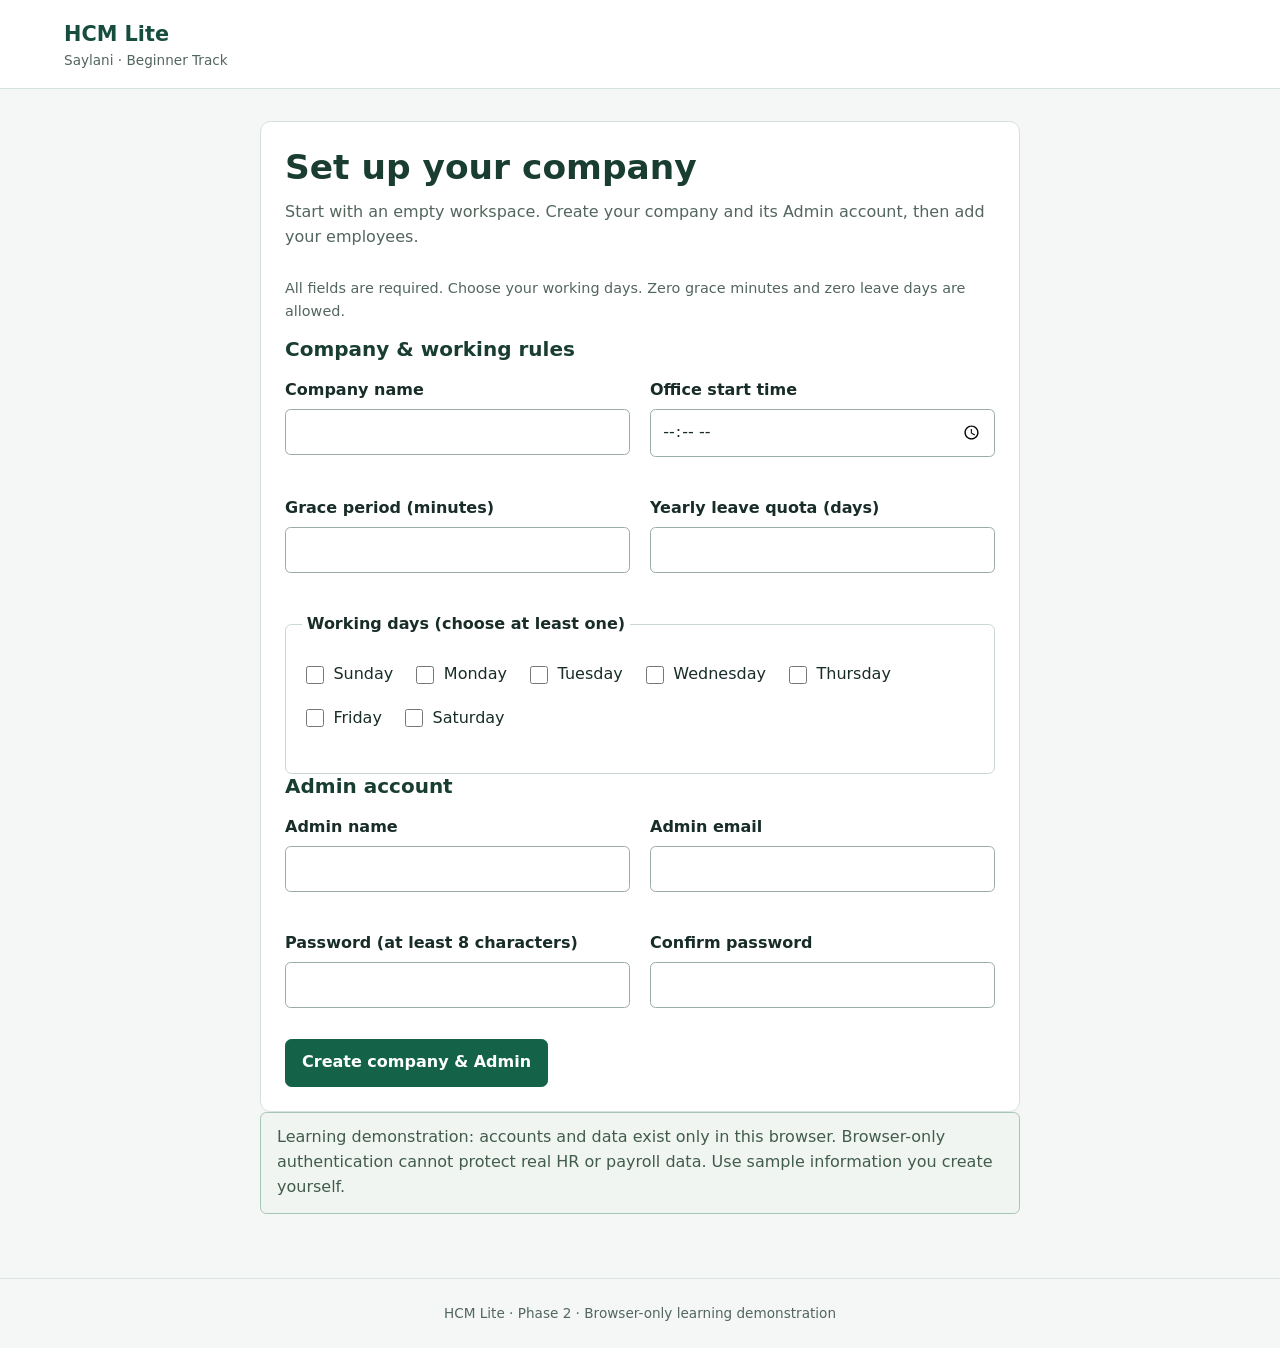
==== pages/admin.html @ f8ab4b2b "Phase 1-2 completed" ====
<!doctype html>
<html lang="en"><head>
  <meta charset="utf-8"><meta name="viewport" content="width=device-width, initial-scale=1">
  <title>Admin dashboard · HCM Lite</title><link rel="stylesheet" href="../css/style.css">
  <script defer src="../js/storage.js"></script><script defer src="../js/attendance.js"></script><script defer src="../js/hcm.js"></script><script defer src="../js/ui.js"></script><script defer src="../js/pages.js"></script>
</head><body data-page="admin">
  <a class="skip" href="#main">Skip to content</a><header id="header"></header>
  <main id="main"><div id="fatal" class="notice error" role="alert" hidden></div><div id="content"></div></main>
  <noscript><p class="notice error">JavaScript is required. Sign-in checks run before any account data is displayed.</p></noscript>
  <footer>HCM Lite · Phase 2 · Browser-only learning demonstration</footer>
</body></html>
---- css/style.css ----
:root { color-scheme: light; font-family: system-ui, -apple-system, "Segoe UI", sans-serif; color: #182c28; background: #f4f7f5; line-height: 1.55; }
* { box-sizing: border-box; }
body { margin: 0; }
a { color: #125e48; text-underline-offset: .2em; }
a:hover { color: #0a4232; }
button, input, select { font: inherit; }
button, .button { display: inline-block; border: 1px solid #146349; border-radius: .4rem; background: #146349; color: white; padding: .65rem 1rem; cursor: pointer; text-align: center; text-decoration: none; font-weight: 600; }
button:hover, .button:hover { background: #0b4834; color: white; }
button.secondary, .button.secondary { background: white; color: #174d3e; border-color: #a1b6ae; }
button.danger { color: #962b28; background: #fff; border-color: #bf7671; }
button:disabled { opacity: .65; cursor: wait; }
:focus-visible { outline: 3px solid #c57615; outline-offset: 3px; }
[hidden] { display: none !important; }
header { background: #fff; border-bottom: 1px solid #d5e1db; }
.header-inner { max-width: 1200px; margin: auto; padding: 1.1rem 1.5rem; display: flex; align-items: center; justify-content: space-between; gap: 1.2rem; flex-wrap: wrap; }
.brand { font-size: 1.3rem; font-weight: 750; text-decoration: none; color: #174d3e; }
.company-label { font-size: .85rem; color: #52665d; overflow-wrap: anywhere; }
nav { display: flex; align-items: center; flex-wrap: wrap; gap: .35rem; }
nav a { padding: .5rem .7rem; border-radius: .35rem; text-decoration: none; }
nav a[aria-current="page"] { background: #e9f2ec; color: #104e3a; font-weight: 700; }
.account-bar { max-width: 1200px; margin: auto; padding: .6rem 1.5rem; display: flex; gap: .8rem; align-items: center; justify-content: flex-end; flex-wrap: wrap; border-top: 1px solid #edf1ee; font-size: .9rem; }
.account-bar button { padding: .35rem .7rem; font-size: .85rem; }
.account-name { overflow-wrap: anywhere; margin-right: auto; }
main { max-width: 1200px; margin: 0 auto; padding: 2rem 1.5rem 3rem; min-height: 70vh; }
h1, h2, h3 { line-height: 1.25; color: #193e31; }
h1 { font-size: clamp(1.6rem, 4vw, 2.15rem); margin: 0 0 .65rem; }
h2 { font-size: 1.25rem; margin: 0 0 1rem; }
h3 { font-size: 1.1rem; }
p { margin-top: 0; }
.intro { color: #52665d; max-width: 75ch; margin-bottom: 1.75rem; }
.card { background: #fff; border: 1px solid #d5e1db; border-radius: .65rem; padding: 1.5rem; margin-bottom: 1.5rem; min-width: 0; }
.auth-card { max-width: 760px; margin: 0 auto; }
.login-card { max-width: 500px; }
.grid { display: grid; grid-template-columns: repeat(2, minmax(0, 1fr)); gap: 1rem 1.25rem; }
.full { grid-column: 1 / -1; }
.field { min-width: 0; }
label, legend { display: block; font-weight: 600; margin-bottom: .4rem; }
input:not([type="checkbox"]), select { width: 100%; padding: .6rem .7rem; min-height: 44px; border: 1px solid #9aada3; border-radius: .35rem; color: #182c28; background: white; }
input[aria-invalid="true"], select[aria-invalid="true"] { border-color: #a12525; }
fieldset { border: 1px solid #cbd8d0; border-radius: .4rem; margin: 0; padding: 1rem; }
legend { padding: 0 .3rem; }
.days { display: flex; flex-wrap: wrap; gap: .7rem 1.2rem; }
.days label { display: flex; align-items: center; gap: .4rem; font-weight: 400; margin: 0; min-height: 32px; }
input[type="checkbox"] { width: 18px; height: 18px; accent-color: #146349; }
.field-error { display: block; color: #9a2825; font-size: .88rem; min-height: 1.4em; margin-top: .2rem; }
.help, .muted { color: #52665d; font-size: .9rem; }
.actions { display: flex; align-items: center; flex-wrap: wrap; gap: .75rem; margin-top: .5rem; }
.notice { padding: .8rem 1rem; border: 1px solid #a7c5b5; border-radius: .4rem; margin-bottom: 1rem; overflow-wrap: anywhere; }
.notice.error { background: #fff2f0; color: #852722; border-color: #dca59b; }
.notice.success { background: #edf7ef; color: #205a36; }
.notice.info { background: #f1f5f2; color: #415c4c; }
.empty { padding: 1.5rem; border: 1px dashed #b3c6ba; border-radius: .5rem; background: #fafcfb; }
.empty p:last-child { margin-bottom: 0; }
.toolbar { display: grid; grid-template-columns: 2fr 1fr; gap: 1rem; align-items: end; margin-bottom: 1rem; }
.table-wrap { overflow-x: auto; }
.table-wrap table { min-width: 740px; }
table { width: 100%; border-collapse: collapse; font-size: .95rem; }
th, td { text-align: left; padding: .85rem .7rem; border-bottom: 1px solid #e0e7e2; vertical-align: top; }
th { background: #f4f7f5; color: #425b4c; }
td { overflow-wrap: anywhere; max-width: 240px; }
td .actions { margin: 0; flex-wrap: nowrap; }
td button { padding: .35rem .65rem; font-size: .88rem; }
.section-head { display: flex; align-items: baseline; justify-content: space-between; gap: 1rem; flex-wrap: wrap; }
.tag { padding: .2rem .55rem; background: #edf2ee; border-radius: .3rem; color: #52665d; font-size: .8rem; white-space: nowrap; }
dl { display: grid; grid-template-columns: minmax(100px, 1fr) 2fr; gap: .5rem 1rem; }
dt { font-weight: 600; }
dd { margin: 0; overflow-wrap: anywhere; }
details > summary { cursor: pointer; font-weight: 650; color: #174d3e; padding: .2rem 0; }
details[open] > summary { margin-bottom: 1rem; }
footer { text-align: center; padding: 1.5rem; color: #52665d; font-size: .85rem; border-top: 1px solid #dce5de; }
.skip { position: absolute; top: -80px; left: 1rem; background: white; padding: .5rem; z-index: 10; }
.skip:focus { top: .5rem; }
@media (max-width: 680px) {
  .header-inner, .account-bar { padding: .8rem 1rem; }
  .header-inner { align-items: flex-start; flex-direction: column; gap: .65rem; }
  nav { gap: .2rem; }
  nav a { padding: .4rem .5rem; font-size: .9rem; }
  main { padding: 1.5rem 1rem 2rem; }
  .card { padding: 1rem; }
  .grid, .toolbar { grid-template-columns: 1fr; }
  h1 { font-size: 1.65rem; }
  td .actions { flex-wrap: wrap; }
  dl { grid-template-columns: 1fr; gap: .2rem; }
  dd { margin-bottom: .65rem; }
}
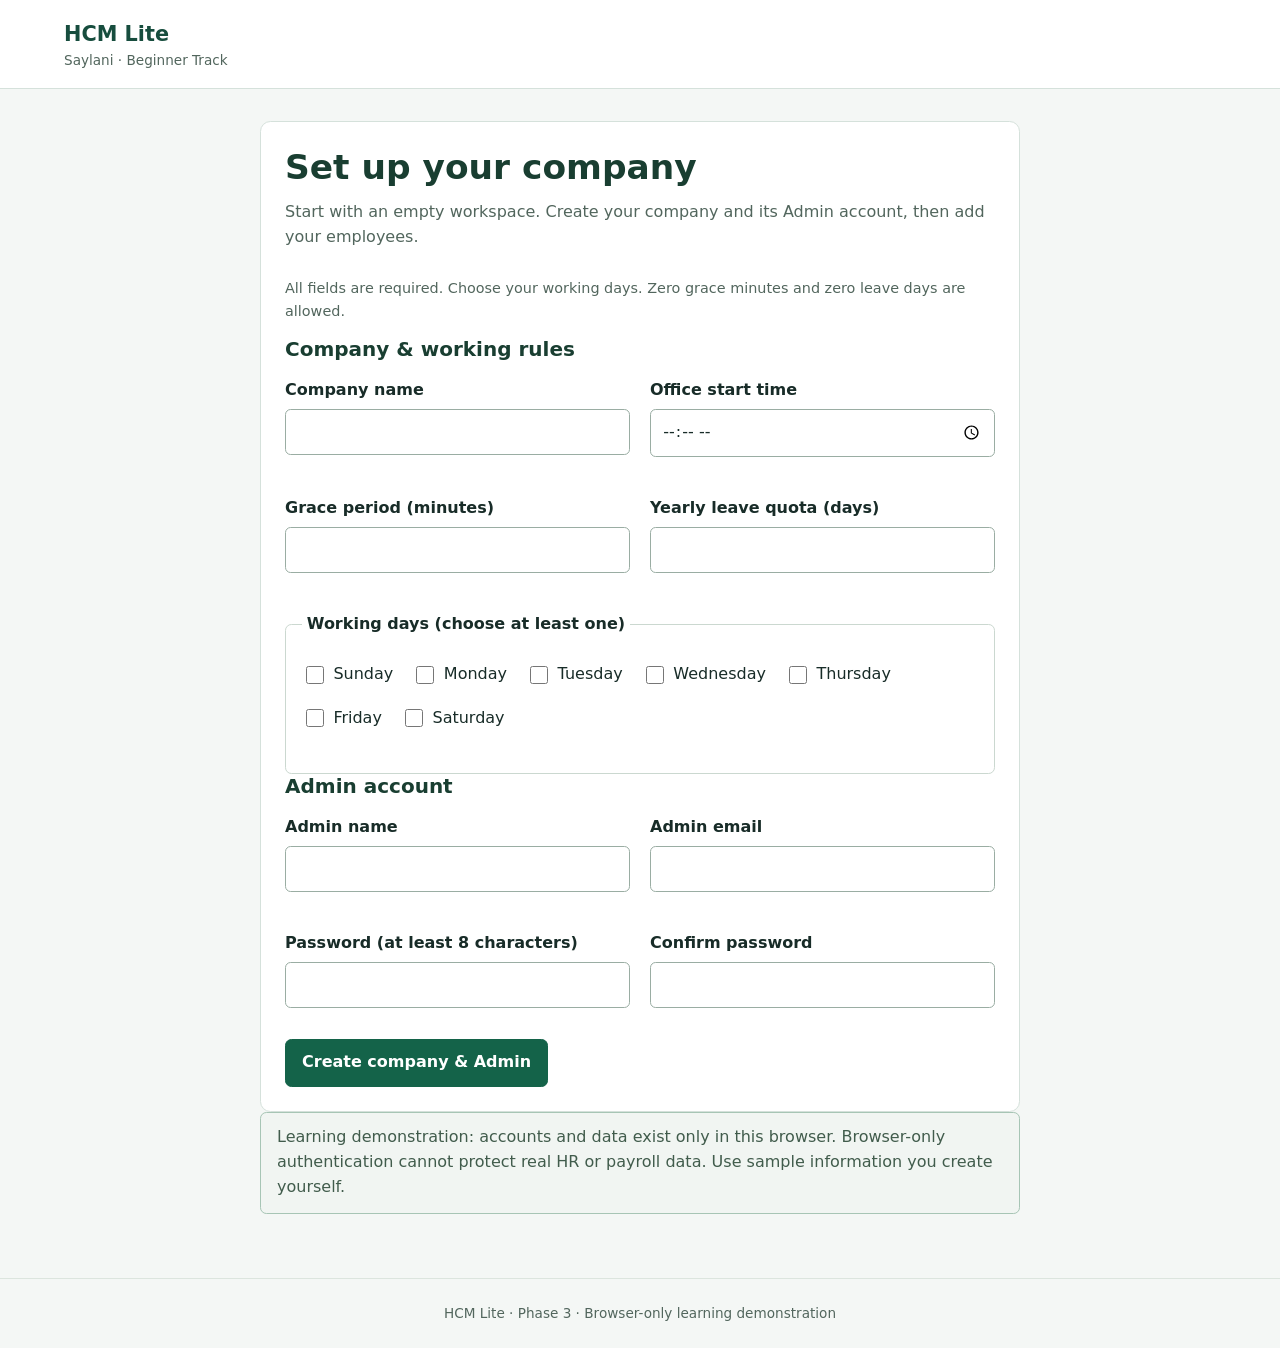
==== commit 701dca33: "Phase 3 completed" ====
--- a/pages/admin.html
+++ b/pages/admin.html
@@ -2,10 +2,10 @@
 <html lang="en"><head>
   <meta charset="utf-8"><meta name="viewport" content="width=device-width, initial-scale=1">
   <title>Admin dashboard · HCM Lite</title><link rel="stylesheet" href="../css/style.css">
-  <script defer src="../js/storage.js"></script><script defer src="../js/attendance.js"></script><script defer src="../js/hcm.js"></script><script defer src="../js/ui.js"></script><script defer src="../js/pages.js"></script>
+  <script defer src="../js/storage.js"></script><script defer src="../js/attendance.js"></script><script defer src="../js/leaves.js"></script><script defer src="../js/hcm.js"></script><script defer src="../js/ui.js"></script><script defer src="../js/pages.js"></script>
 </head><body data-page="admin">
   <a class="skip" href="#main">Skip to content</a><header id="header"></header>
   <main id="main"><div id="fatal" class="notice error" role="alert" hidden></div><div id="content"></div></main>
   <noscript><p class="notice error">JavaScript is required. Sign-in checks run before any account data is displayed.</p></noscript>
-  <footer>HCM Lite · Phase 2 · Browser-only learning demonstration</footer>
+  <footer>HCM Lite · Phase 3 · Browser-only learning demonstration</footer>
 </body></html>
--- a/css/style.css
+++ b/css/style.css
@@ -60,6 +60,8 @@
 td { overflow-wrap: anywhere; max-width: 240px; }
 td .actions { margin: 0; flex-wrap: nowrap; }
 td button { padding: .35rem .65rem; font-size: .88rem; }
+#leave-history table { min-width: 1000px; }
+.leave-actions { min-width: 100px; white-space: nowrap; }
 .section-head { display: flex; align-items: baseline; justify-content: space-between; gap: 1rem; flex-wrap: wrap; }
 .tag { padding: .2rem .55rem; background: #edf2ee; border-radius: .3rem; color: #52665d; font-size: .8rem; white-space: nowrap; }
 dl { display: grid; grid-template-columns: minmax(100px, 1fr) 2fr; gap: .5rem 1rem; }
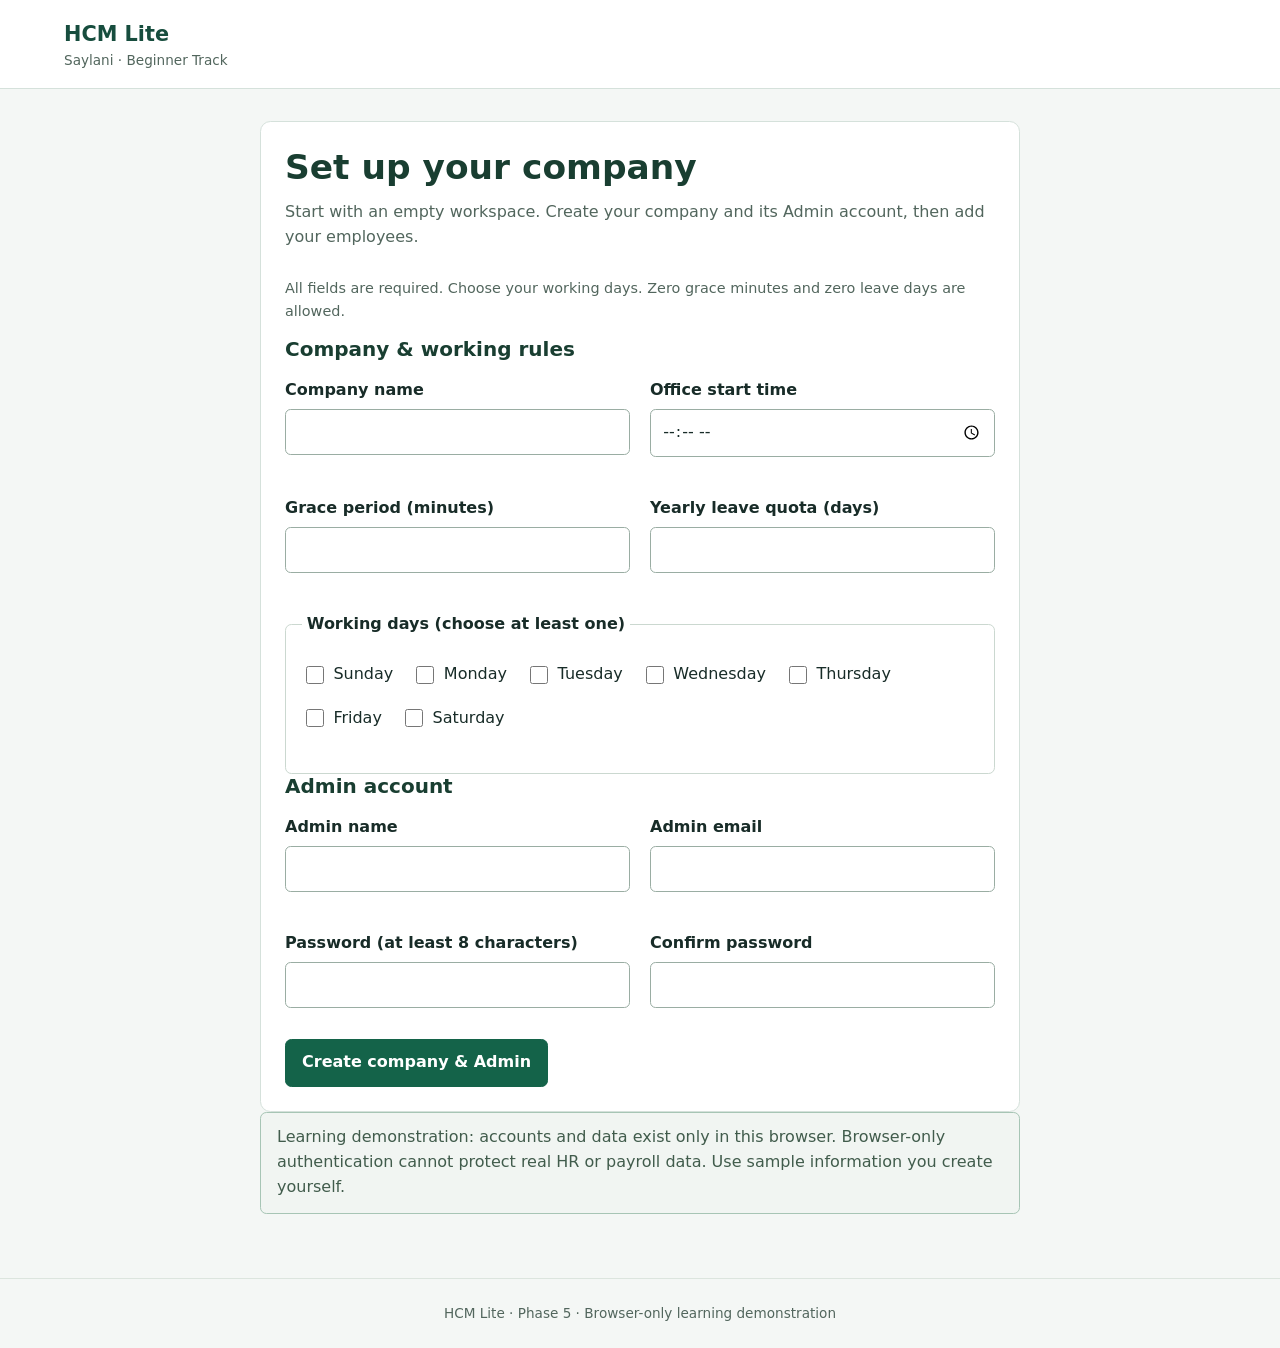
==== commit e56834ed: "Phase 4-5 completed" ====
--- a/pages/admin.html
+++ b/pages/admin.html
@@ -2,10 +2,10 @@
 <html lang="en"><head>
   <meta charset="utf-8"><meta name="viewport" content="width=device-width, initial-scale=1">
   <title>Admin dashboard · HCM Lite</title><link rel="stylesheet" href="../css/style.css">
-  <script defer src="../js/storage.js"></script><script defer src="../js/attendance.js"></script><script defer src="../js/leaves.js"></script><script defer src="../js/hcm.js"></script><script defer src="../js/ui.js"></script><script defer src="../js/pages.js"></script>
+  <script defer src="../js/storage.js"></script><script defer src="../js/attendance.js"></script><script defer src="../js/leaves.js"></script><script defer src="../js/payroll.js"></script><script defer src="../js/announcements.js"></script><script defer src="../js/helper.js"></script><script defer src="../js/hcm.js"></script><script defer src="../js/ui.js"></script><script defer src="../js/pages.js"></script>
 </head><body data-page="admin">
   <a class="skip" href="#main">Skip to content</a><header id="header"></header>
   <main id="main"><div id="fatal" class="notice error" role="alert" hidden></div><div id="content"></div></main>
   <noscript><p class="notice error">JavaScript is required. Sign-in checks run before any account data is displayed.</p></noscript>
-  <footer>HCM Lite · Phase 3 · Browser-only learning demonstration</footer>
+  <footer>HCM Lite · Phase 5 · Browser-only learning demonstration</footer>
 </body></html>
--- a/css/style.css
+++ b/css/style.css
@@ -3,7 +3,7 @@
 body { margin: 0; }
 a { color: #125e48; text-underline-offset: .2em; }
 a:hover { color: #0a4232; }
-button, input, select { font: inherit; }
+button, input, select, textarea { font: inherit; }
 button, .button { display: inline-block; border: 1px solid #146349; border-radius: .4rem; background: #146349; color: white; padding: .65rem 1rem; cursor: pointer; text-align: center; text-decoration: none; font-weight: 600; }
 button:hover, .button:hover { background: #0b4834; color: white; }
 button.secondary, .button.secondary { background: white; color: #174d3e; border-color: #a1b6ae; }
@@ -35,8 +35,14 @@
 .full { grid-column: 1 / -1; }
 .field { min-width: 0; }
 label, legend { display: block; font-weight: 600; margin-bottom: .4rem; }
-input:not([type="checkbox"]), select { width: 100%; padding: .6rem .7rem; min-height: 44px; border: 1px solid #9aada3; border-radius: .35rem; color: #182c28; background: white; }
-input[aria-invalid="true"], select[aria-invalid="true"] { border-color: #a12525; }
+input:not([type="checkbox"]), select, textarea { width: 100%; padding: .6rem .7rem; min-height: 44px; border: 1px solid #9aada3; border-radius: .35rem; color: #182c28; background: white; }
+input[aria-invalid="true"], select[aria-invalid="true"], textarea[aria-invalid="true"] { border-color: #a12525; }
+textarea { resize: vertical; }
+.announcement, .helper-entry { border-top: 1px solid #d5e1db; margin-top: 1rem; padding-top: 1rem; overflow-wrap: anywhere; }
+.announcement-body, .helper-entry p { white-space: pre-wrap; }
+#helper-history { max-height: 26rem; overflow-y: auto; margin-top: 1rem; }
+#helper-suggestions { margin-bottom: 1rem; }
+#helper-suggestions button { white-space: normal; overflow-wrap: anywhere; max-width: 100%; }
 fieldset { border: 1px solid #cbd8d0; border-radius: .4rem; margin: 0; padding: 1rem; }
 legend { padding: 0 .3rem; }
 .days { display: flex; flex-wrap: wrap; gap: .7rem 1.2rem; }
@@ -72,6 +78,30 @@
 footer { text-align: center; padding: 1.5rem; color: #52665d; font-size: .85rem; border-top: 1px solid #dce5de; }
 .skip { position: absolute; top: -80px; left: 1rem; background: white; padding: .5rem; z-index: 10; }
 .skip:focus { top: .5rem; }
+.payslip { max-width: 850px; overflow-wrap: anywhere; }
+.payroll-breakdown { table-layout: fixed; margin: 1rem 0; }
+.payroll-breakdown th { font-weight: 500; }
+.payroll-breakdown thead th:first-child { width: 64%; }
+.payroll-breakdown td { text-align: right; font-variant-numeric: tabular-nums; max-width: none; }
+.payroll-breakdown tr:last-child { font-weight: 750; }
+@page { size: A4 portrait; margin: 14mm; }
+@media print {
+  :root { background: white; }
+  body[data-page="payslip"] { background: white; color: black; font-size: 10pt; line-height: 1.35; }
+  body[data-page="payslip"] > :not(main), body[data-page="payslip"] #content > :not(.payslip), body[data-page="payslip"] #fatal { display: none !important; }
+  body[data-page="payslip"] main { padding: 0; margin: 0; max-width: none; min-height: 0; }
+  .payslip { max-width: none; padding: 0; border: 0; margin: 0; box-shadow: none; }
+  .payslip h2, .payslip h3 { color: black; margin-bottom: 8pt; break-after: avoid; }
+  .payslip dl { display: grid; grid-template-columns: 110pt minmax(0, 1fr); gap: 3pt 10pt; }
+  .payslip dd { margin: 0; }
+  .payslip .notice { background: white; color: black; padding: 6pt; margin-bottom: 7pt; }
+  .payslip .help { color: black; font-size: 8.5pt; }
+  .payroll-breakdown { font-size: 10pt; }
+  .payroll-breakdown th, .payroll-breakdown td { padding: 5pt; color: black; }
+  .payroll-breakdown thead { display: table-header-group; }
+  .payroll-breakdown tr, .payslip .notice, .payslip dl { break-inside: avoid; }
+  .payroll-breakdown caption { break-after: avoid; }
+}
 @media (max-width: 680px) {
   .header-inner, .account-bar { padding: .8rem 1rem; }
   .header-inner { align-items: flex-start; flex-direction: column; gap: .65rem; }
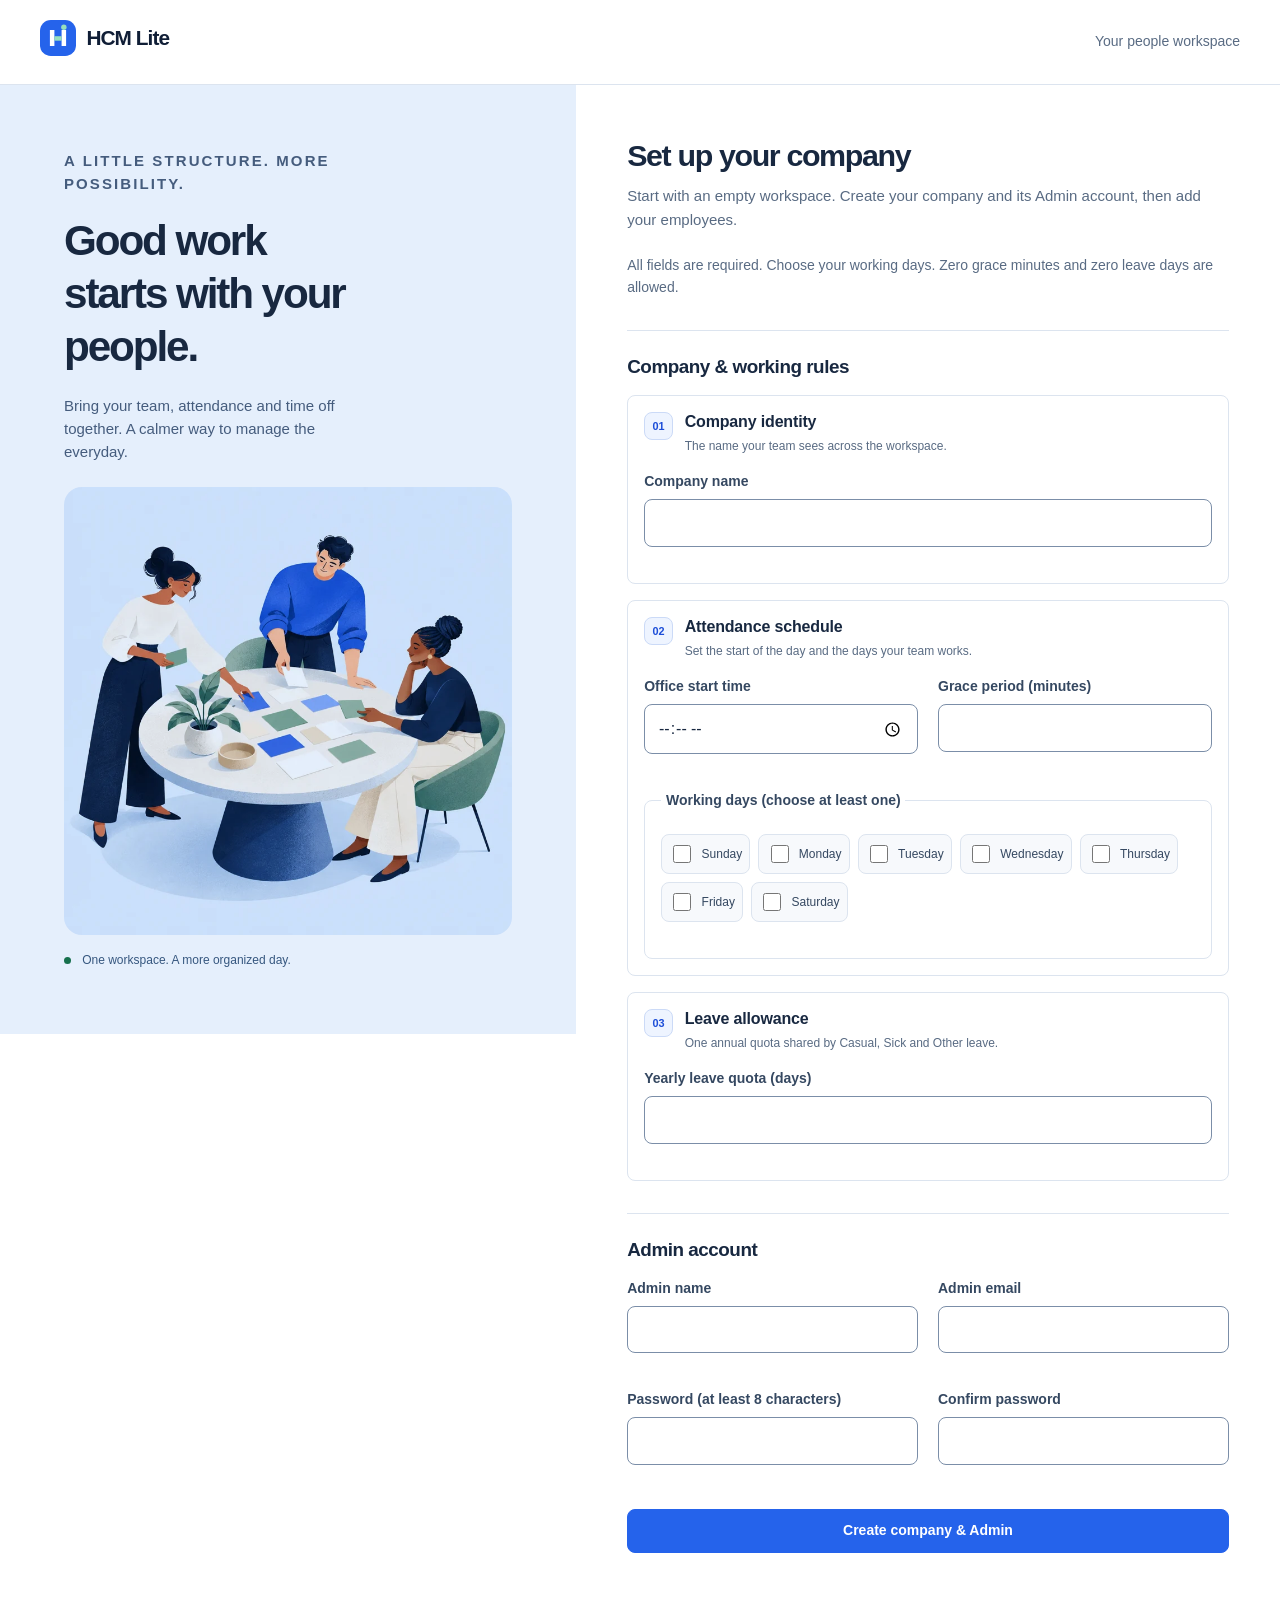
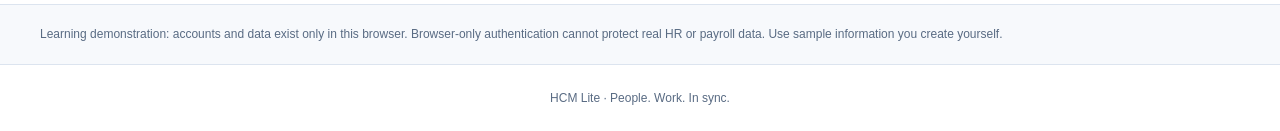
==== commit 6924739f: "Phase 6 completed" ====
--- a/pages/admin.html
+++ b/pages/admin.html
@@ -1,11 +1,11 @@
 <!doctype html>
 <html lang="en"><head>
   <meta charset="utf-8"><meta name="viewport" content="width=device-width, initial-scale=1">
-  <title>Admin dashboard · HCM Lite</title><link rel="stylesheet" href="../css/style.css">
+  <link rel="icon" type="image/svg+xml" href="../assets/favicon.svg"><meta name="theme-color" content="#101e36"><title>Admin dashboard · HCM Lite</title><link rel="stylesheet" href="../css/style.css">
   <script defer src="../js/storage.js"></script><script defer src="../js/attendance.js"></script><script defer src="../js/leaves.js"></script><script defer src="../js/payroll.js"></script><script defer src="../js/announcements.js"></script><script defer src="../js/helper.js"></script><script defer src="../js/hcm.js"></script><script defer src="../js/ui.js"></script><script defer src="../js/pages.js"></script>
 </head><body data-page="admin">
   <a class="skip" href="#main">Skip to content</a><header id="header"></header>
   <main id="main"><div id="fatal" class="notice error" role="alert" hidden></div><div id="content"></div></main>
   <noscript><p class="notice error">JavaScript is required. Sign-in checks run before any account data is displayed.</p></noscript>
-  <footer>HCM Lite · Phase 5 · Browser-only learning demonstration</footer>
+  <footer>HCM Lite · People. Work. In sync.</footer>
 </body></html>
--- a/css/style.css
+++ b/css/style.css
@@ -1,117 +1,307 @@
-:root { color-scheme: light; font-family: system-ui, -apple-system, "Segoe UI", sans-serif; color: #182c28; background: #f4f7f5; line-height: 1.55; }
+/* HCM Lite / In sync. Local system fonts; no UI dependency. */
+:root {
+  color-scheme: light;
+  --navy: #101e36; --navy-soft: #1c2e4c; --blue: #2563eb; --blue-hover: #1d4ed8;
+  --green: #16704d; --ink: #182840; --muted: #596b83; --canvas: #f2f5fa;
+  --surface: #fff; --subtle: #f7f9fc; --line: #dce4ef; --input-line: #7b8ea8;
+  --blue-tint: #eef4ff; --green-tint: #eaf7f0; --amber: #85520d; --amber-tint: #fff6e4;
+  --red: #aa303a; --red-tint: #fff0f1; --focus: #2563eb;
+  --font: "Segoe UI", -apple-system, BlinkMacSystemFont, "Helvetica Neue", Arial, sans-serif;
+  --text-xs: .75rem; --text-sm: .875rem; --text-md: .9375rem; --text-lg: 1.125rem;
+  --space-1: .25rem; --space-2: .5rem; --space-3: .75rem; --space-4: 1rem;
+  --space-5: 1.25rem; --space-6: 1.5rem; --space-8: 2rem; --space-10: 2.5rem;
+  --radius-sm: 8px; --radius-md: 12px; --radius-lg: 18px; --radius-pill: 999px;
+  --shadow-sm: 0 2px 4px #101e3604, 0 7px 24px #101e3604; --shadow-lg: 0 16px 50px #101e360b;
+  --sidebar: 232px; --layer-nav: 20; --layer-skip: 40;
+  --fast: 150ms; --normal: 240ms; --ease: cubic-bezier(.2,.7,.2,1);
+  /* Native animation timings in milliseconds, read by ui.js. */
+  --motion-enter: 340; --motion-artwork: 700; --motion-feedback: 160; --motion-stagger: 35; --motion-stagger-cap: 105;
+  font-family: var(--font); font-size: 16px; line-height: 1.55; color: var(--ink); background: var(--canvas);
+}
 * { box-sizing: border-box; }
 body { margin: 0; }
-a { color: #125e48; text-underline-offset: .2em; }
-a:hover { color: #0a4232; }
+a { color: var(--blue-hover); text-underline-offset: .22em; }
+a:hover { color: var(--blue); }
 button, input, select, textarea { font: inherit; }
-button, .button { display: inline-block; border: 1px solid #146349; border-radius: .4rem; background: #146349; color: white; padding: .65rem 1rem; cursor: pointer; text-align: center; text-decoration: none; font-weight: 600; }
-button:hover, .button:hover { background: #0b4834; color: white; }
-button.secondary, .button.secondary { background: white; color: #174d3e; border-color: #a1b6ae; }
-button.danger { color: #962b28; background: #fff; border-color: #bf7671; }
-button:disabled { opacity: .65; cursor: wait; }
-:focus-visible { outline: 3px solid #c57615; outline-offset: 3px; }
+button, .button { display: inline-flex; align-items: center; justify-content: center; gap: var(--space-2); min-height: 44px; border: 1px solid var(--blue); border-radius: var(--radius-sm); background: var(--blue); color: white; padding: .65rem 1.05rem; cursor: pointer; text-decoration: none; font-size: var(--text-sm); font-weight: 650; line-height: 1.4; transition: background var(--fast), box-shadow var(--fast), transform var(--fast); }
+button:hover, .button:hover { background: var(--blue-hover); border-color: var(--blue-hover); color: white; box-shadow: 0 3px 9px #2563eb20; }
+button:active, .button:active { transform: translateY(1px); }
+button.secondary, .button.secondary { background: var(--surface); color: var(--ink); border-color: var(--line); box-shadow: var(--shadow-sm); }
+button.secondary:hover, .button.secondary:hover { background: var(--blue-tint); border-color: #a6bdec; }
+button.danger { color: var(--red); background: white; border-color: #e6bcc0; }
+button.danger:hover { background: var(--red-tint); }
+button:disabled { opacity: .5; cursor: not-allowed; box-shadow: none; transform: none; }
+:focus-visible { outline: 3px solid var(--focus); outline-offset: 3px; }
 [hidden] { display: none !important; }
-header { background: #fff; border-bottom: 1px solid #d5e1db; }
-.header-inner { max-width: 1200px; margin: auto; padding: 1.1rem 1.5rem; display: flex; align-items: center; justify-content: space-between; gap: 1.2rem; flex-wrap: wrap; }
-.brand { font-size: 1.3rem; font-weight: 750; text-decoration: none; color: #174d3e; }
-.company-label { font-size: .85rem; color: #52665d; overflow-wrap: anywhere; }
-nav { display: flex; align-items: center; flex-wrap: wrap; gap: .35rem; }
-nav a { padding: .5rem .7rem; border-radius: .35rem; text-decoration: none; }
-nav a[aria-current="page"] { background: #e9f2ec; color: #104e3a; font-weight: 700; }
-.account-bar { max-width: 1200px; margin: auto; padding: .6rem 1.5rem; display: flex; gap: .8rem; align-items: center; justify-content: flex-end; flex-wrap: wrap; border-top: 1px solid #edf1ee; font-size: .9rem; }
-.account-bar button { padding: .35rem .7rem; font-size: .85rem; }
-.account-name { overflow-wrap: anywhere; margin-right: auto; }
-main { max-width: 1200px; margin: 0 auto; padding: 2rem 1.5rem 3rem; min-height: 70vh; }
-h1, h2, h3 { line-height: 1.25; color: #193e31; }
-h1 { font-size: clamp(1.6rem, 4vw, 2.15rem); margin: 0 0 .65rem; }
-h2 { font-size: 1.25rem; margin: 0 0 1rem; }
-h3 { font-size: 1.1rem; }
+.icon { width: 20px; height: 20px; flex: 0 0 auto; fill: none; stroke: currentColor; stroke-width: 1.7; stroke-linecap: round; stroke-linejoin: round; }
+#header { color: white; background: var(--navy); }
+.header-inner { padding: var(--space-8) var(--space-5); }
+.brand { display: inline-flex; align-items: center; gap: .65rem; color: white; font-size: 1.3rem; letter-spacing: -.045em; font-weight: 750; text-decoration: none; }
+.brand:hover { color: white; }
+.brand img { flex: none; }
+.company-label { margin-top: 1rem; font-size: var(--text-sm); color: #bdcbe0; overflow-wrap: anywhere; }
+.nav-label { margin: 2.5rem .75rem .75rem; color: #a2b5d1; font-size: .65rem; letter-spacing: .13em; font-weight: 700; }
+nav { display: grid; gap: .4rem; }
+nav a { display: flex; align-items: center; gap: .8rem; padding: .8rem .9rem; border-radius: var(--radius-sm); text-decoration: none; color: #c8d5e8; font-size: var(--text-sm); transition: background var(--fast), color var(--fast), transform var(--fast); }
+nav a:hover { background: var(--navy-soft); color: white; transform: translateX(2px); }
+nav a[aria-current="page"] { background: var(--blue); color: white; font-weight: 650; box-shadow: 0 4px 12px #0002; }
+.authenticated #header { position: fixed; inset: 0 auto 0 0; width: var(--sidebar); display: flex; flex-direction: column; overflow-y: auto; z-index: var(--layer-nav); }
+.account-bar { margin-top: auto; padding: var(--space-5); border-top: 1px solid #ffffff18; display: grid; gap: .6rem; }
+.account-name { font-size: var(--text-sm); overflow-wrap: anywhere; padding-bottom: .5rem; color: #d8e2f1; }
+.account-bar button.secondary { width: 100%; min-height: 38px; font-size: var(--text-xs); background: #ffffff07; color: #e1e9f6; border-color: #ffffff26; box-shadow: none; }
+.account-bar button:hover { background: #ffffff15; }
+.menu-toggle { display: none; }
+main { max-width: 1550px; margin: 0 auto; padding: var(--space-8) var(--space-10) 3rem; min-height: 80vh; }
+.authenticated main { margin-left: var(--sidebar); }
+.workspace-line { display: flex; justify-content: space-between; gap: 1rem; color: var(--muted); font-size: var(--text-xs); padding-bottom: var(--space-5); margin-bottom: var(--space-8); border-bottom: 1px solid var(--line); }
+.workspace-line span:first-child { color: var(--ink); font-weight: 600; }
+.page-heading { margin-bottom: var(--space-8); overflow-wrap: anywhere; }
+.eyebrow { color: var(--blue-hover); font-size: .68rem; font-weight: 750; text-transform: uppercase; letter-spacing: .14em; margin-bottom: var(--space-2); }
+h1, h2, h3 { line-height: 1.25; color: var(--ink); }
+h1 { font-size: clamp(1.7rem, 2.5vw, 2.25rem); letter-spacing: -.045em; margin: 0 0 .65rem; font-weight: 750; }
+h2 { font-size: 1.18rem; letter-spacing: -.025em; margin: 0 0 1rem; font-weight: 700; }
+h3 { font-size: 1rem; letter-spacing: -.01em; margin: 1.5rem 0 1rem; }
 p { margin-top: 0; }
-.intro { color: #52665d; max-width: 75ch; margin-bottom: 1.75rem; }
-.card { background: #fff; border: 1px solid #d5e1db; border-radius: .65rem; padding: 1.5rem; margin-bottom: 1.5rem; min-width: 0; }
-.auth-card { max-width: 760px; margin: 0 auto; }
-.login-card { max-width: 500px; }
-.grid { display: grid; grid-template-columns: repeat(2, minmax(0, 1fr)); gap: 1rem 1.25rem; }
+.intro { font-size: var(--text-md); color: var(--muted); max-width: 80ch; margin: 0; }
+.card { background: var(--surface); border: 1px solid var(--line); border-radius: var(--radius-md); padding: var(--space-6); margin-bottom: var(--space-6); min-width: 0; box-shadow: var(--shadow-sm); }
+.card > h2 { display: flex; align-items: center; gap: .65rem; }
+.section-icon { display: inline-flex; background: var(--blue-tint); color: var(--blue); padding: .5rem; border-radius: var(--radius-sm); }
+.grid { display: grid; grid-template-columns: repeat(2, minmax(0, 1fr)); gap: var(--space-4) var(--space-5); }
 .full { grid-column: 1 / -1; }
 .field { min-width: 0; }
-label, legend { display: block; font-weight: 600; margin-bottom: .4rem; }
-input:not([type="checkbox"]), select, textarea { width: 100%; padding: .6rem .7rem; min-height: 44px; border: 1px solid #9aada3; border-radius: .35rem; color: #182c28; background: white; }
-input[aria-invalid="true"], select[aria-invalid="true"], textarea[aria-invalid="true"] { border-color: #a12525; }
+label, legend { display: block; font-size: var(--text-sm); font-weight: 600; margin-bottom: .4rem; color: #354861; }
+input:not([type="checkbox"]), select, textarea { width: 100%; padding: .65rem .8rem; min-height: 44px; border: 1px solid var(--input-line); border-radius: var(--radius-sm); color: var(--ink); background: white; transition: border-color var(--fast), box-shadow var(--fast); }
+input::placeholder, textarea::placeholder { color: #5e7189; }
+input:focus, select:focus, textarea:focus { border-color: var(--blue); }
+input[aria-invalid="true"], select[aria-invalid="true"], textarea[aria-invalid="true"] { border-color: var(--red); background: #fffbfb; }
 textarea { resize: vertical; }
-.announcement, .helper-entry { border-top: 1px solid #d5e1db; margin-top: 1rem; padding-top: 1rem; overflow-wrap: anywhere; }
-.announcement-body, .helper-entry p { white-space: pre-wrap; }
-#helper-history { max-height: 26rem; overflow-y: auto; margin-top: 1rem; }
-#helper-suggestions { margin-bottom: 1rem; }
-#helper-suggestions button { white-space: normal; overflow-wrap: anywhere; max-width: 100%; }
-fieldset { border: 1px solid #cbd8d0; border-radius: .4rem; margin: 0; padding: 1rem; }
+fieldset { border: 1px solid var(--line); border-radius: var(--radius-sm); margin: 0; padding: var(--space-4); min-width: 0; }
 legend { padding: 0 .3rem; }
-.days { display: flex; flex-wrap: wrap; gap: .7rem 1.2rem; }
-.days label { display: flex; align-items: center; gap: .4rem; font-weight: 400; margin: 0; min-height: 32px; }
-input[type="checkbox"] { width: 18px; height: 18px; accent-color: #146349; }
-.field-error { display: block; color: #9a2825; font-size: .88rem; min-height: 1.4em; margin-top: .2rem; }
-.help, .muted { color: #52665d; font-size: .9rem; }
-.actions { display: flex; align-items: center; flex-wrap: wrap; gap: .75rem; margin-top: .5rem; }
-.notice { padding: .8rem 1rem; border: 1px solid #a7c5b5; border-radius: .4rem; margin-bottom: 1rem; overflow-wrap: anywhere; }
-.notice.error { background: #fff2f0; color: #852722; border-color: #dca59b; }
-.notice.success { background: #edf7ef; color: #205a36; }
-.notice.info { background: #f1f5f2; color: #415c4c; }
-.empty { padding: 1.5rem; border: 1px dashed #b3c6ba; border-radius: .5rem; background: #fafcfb; }
+.days { display: flex; flex-wrap: wrap; gap: .5rem; }
+.days label { display: flex; align-items: center; gap: .45rem; font-weight: 500; margin: 0; min-height: 40px; padding: .4rem .65rem; border: 1px solid var(--line); border-radius: var(--radius-sm); background: var(--subtle); cursor: pointer; }
+.days label:has(:checked) { color: var(--blue-hover); background: var(--blue-tint); border-color: #a5bdf0; }
+input[type="checkbox"] { width: 18px; height: 18px; accent-color: var(--blue); }
+.field-error { display: block; color: var(--red); font-size: var(--text-xs); min-height: 1.4em; margin-top: .2rem; }
+.help, .muted { color: var(--muted); font-size: var(--text-sm); }
+.actions { display: flex; align-items: center; flex-wrap: wrap; gap: .65rem; margin-top: .75rem; }
+.notice { padding: .9rem 1rem; border: 1px solid var(--line); border-radius: var(--radius-sm); margin-bottom: var(--space-4); overflow-wrap: anywhere; font-size: var(--text-sm); }
+.notice.error { background: var(--red-tint); color: #8e2731; border-color: #e6b3b9; border-left: 3px solid var(--red); }
+.notice.success { background: var(--green-tint); color: #135c40; border-color: #b2d9c4; border-left: 3px solid var(--green); }
+.notice.info { background: var(--blue-tint); color: #314e7a; border-color: #cfdef8; }
+.empty { padding: var(--space-6); border: 1px dashed #c2cede; border-radius: var(--radius-sm); background: var(--subtle); text-align: center; color: var(--muted); font-size: var(--text-sm); }
+.empty::before { content: ''; display: block; width: 92px; height: 80px; margin: 0 auto 1rem; background: url('../assets/empty-work.webp') center / cover no-repeat; border-radius: var(--radius-md); }
 .empty p:last-child { margin-bottom: 0; }
-.toolbar { display: grid; grid-template-columns: 2fr 1fr; gap: 1rem; align-items: end; margin-bottom: 1rem; }
-.table-wrap { overflow-x: auto; }
+.toolbar { display: grid; grid-template-columns: 2fr 1fr; gap: var(--space-4); align-items: end; margin-bottom: var(--space-4); padding: var(--space-4); border-radius: var(--radius-sm); background: var(--subtle); }
+.table-wrap { max-width: 100%; overflow: auto; max-height: 540px; border: 1px solid var(--line); border-radius: var(--radius-sm); scrollbar-color: #b7c7de var(--subtle); }
 .table-wrap table { min-width: 740px; }
-table { width: 100%; border-collapse: collapse; font-size: .95rem; }
-th, td { text-align: left; padding: .85rem .7rem; border-bottom: 1px solid #e0e7e2; vertical-align: top; }
-th { background: #f4f7f5; color: #425b4c; }
+table { width: 100%; border-collapse: collapse; font-size: var(--text-sm); }
+caption { text-align: left; padding: .7rem 1rem; color: var(--muted); font-size: var(--text-xs); background: white; }
+th, td { text-align: left; padding: .9rem 1rem; border-bottom: 1px solid var(--line); vertical-align: top; }
+th { background: var(--subtle); color: #4b5d75; font-size: var(--text-xs); font-weight: 650; }
+.table-wrap thead th { position: sticky; top: 0; z-index: 1; }
 td { overflow-wrap: anywhere; max-width: 240px; }
+.date-cell { white-space: nowrap; }
+tbody tr:last-child td { border-bottom: 0; }
+tbody tr:hover { background: #f8faff; }
+td strong { color: var(--ink); font-weight: 650; }
+td .muted { font-size: var(--text-xs); margin-top: .25rem; }
 td .actions { margin: 0; flex-wrap: nowrap; }
-td button { padding: .35rem .65rem; font-size: .88rem; }
-#leave-history table { min-width: 1000px; }
+td button { padding: .4rem .7rem; min-height: 36px; font-size: var(--text-xs); }
+#leave-history table { min-width: 1060px; }
 .leave-actions { min-width: 100px; white-space: nowrap; }
+.badge, .tag { display: inline-flex; align-items: center; padding: .25rem .6rem; border-radius: var(--radius-pill); color: #365582; background: var(--blue-tint); font-size: .72rem; font-weight: 650; white-space: nowrap; }
+.badge::before { content: ''; width: 5px; height: 5px; background: currentColor; border-radius: 50%; margin-right: .4rem; }
+.badge[data-tone="positive"] { background: var(--green-tint); color: #146244; }
+.badge[data-tone="warning"] { background: var(--amber-tint); color: var(--amber); }
+.badge[data-tone="negative"] { background: var(--red-tint); color: #9c303b; }
 .section-head { display: flex; align-items: baseline; justify-content: space-between; gap: 1rem; flex-wrap: wrap; }
-.tag { padding: .2rem .55rem; background: #edf2ee; border-radius: .3rem; color: #52665d; font-size: .8rem; white-space: nowrap; }
-dl { display: grid; grid-template-columns: minmax(100px, 1fr) 2fr; gap: .5rem 1rem; }
-dt { font-weight: 600; }
-dd { margin: 0; overflow-wrap: anywhere; }
-details > summary { cursor: pointer; font-weight: 650; color: #174d3e; padding: .2rem 0; }
+dl { display: grid; grid-template-columns: minmax(100px, 1fr) 2fr; gap: .5rem 1rem; font-size: var(--text-sm); }
+dt { color: var(--muted); font-weight: 500; }
+dd { margin: 0; overflow-wrap: anywhere; font-weight: 600; }
+details > summary { cursor: pointer; font-weight: 600; font-size: var(--text-sm); color: #3f5471; padding: .4rem 0; }
 details[open] > summary { margin-bottom: 1rem; }
-footer { text-align: center; padding: 1.5rem; color: #52665d; font-size: .85rem; border-top: 1px solid #dce5de; }
-.skip { position: absolute; top: -80px; left: 1rem; background: white; padding: .5rem; z-index: 10; }
+details p { font-size: var(--text-sm); color: var(--muted); }
+#password-panel { grid-column: 1 / -1; box-shadow: none; background: #ffffff80; }
+footer { text-align: center; padding: var(--space-6); color: var(--muted); font-size: var(--text-xs); border-top: 1px solid var(--line); }
+.authenticated footer { margin-left: var(--sidebar); }
+.skip { position: fixed; top: -100px; left: 1rem; background: white; padding: .7rem 1rem; border-radius: var(--radius-sm); z-index: var(--layer-skip); }
 .skip:focus { top: .5rem; }
-.payslip { max-width: 850px; overflow-wrap: anywhere; }
+/* Workspace pages */
+body:is([data-page="admin"], [data-page="employee"]) #content { display: grid; grid-template-columns: repeat(2, minmax(0, 1fr)); gap: var(--space-6); }
+body:is([data-page="admin"], [data-page="employee"]) #content > * { margin-bottom: 0; grid-column: 1 / -1; }
+body:is([data-page="admin"], [data-page="employee"]) #content > :is(.workspace-card, .leave-overview-card, #announcements-section, #helper-section) { grid-column: auto; }
+.dashboard-metrics { display: grid; grid-template-columns: repeat(4, minmax(0, 1fr)); gap: var(--space-4); }
+.metric-card { background: white; padding: var(--space-5); border: 1px solid var(--line); border-radius: var(--radius-md); box-shadow: var(--shadow-sm); min-width: 0; }
+.metric-label { display: flex; justify-content: space-between; gap: .4rem; color: var(--muted); font-size: var(--text-xs); font-weight: 600; }
+.metric-label .icon { color: var(--blue); width: 18px; height: 18px; }
+.metric-value { display: block; margin: .8rem 0 .3rem; font-size: clamp(1.5rem, 2.6vw, 2rem); line-height: 1.15; letter-spacing: -.05em; font-weight: 750; font-variant-numeric: tabular-nums; overflow-wrap: anywhere; }
+.metric-detail { display: block; font-size: .7rem; color: var(--muted); }
+.workspace-card { background: linear-gradient(115deg, var(--navy), #233d65); color: #d1e0f5; border-color: transparent; }
+.workspace-card h2 { color: white; }
+.workspace-card p { font-size: var(--text-sm); max-width: 50ch; }
+.workspace-card .button.secondary { background: #ffffff0c; color: white; border-color: #ffffff40; }
+.leave-overview-card { border-top: 3px solid #6aa78d; }
+#leave-overview { color: var(--muted); font-size: var(--text-sm); }
+.attendance-policy { margin: var(--space-4) 0; padding-bottom: var(--space-4); border-bottom: 1px solid var(--line); }
+#attendance-overview { background: var(--subtle); border-color: var(--line); color: var(--muted); }
+#attendance-overview p { margin: 0 0 .4rem; }
+#attendance-overview small { font-size: .73rem; }
+#attendance-current { border-left: 4px solid var(--green); background: var(--green-tint); color: #1d563e; padding: 1.15rem; font-size: var(--text-md); font-weight: 600; }
+#attendance-current + .actions { margin-bottom: var(--space-4); }
+#attendance-current + .actions button { min-width: 128px; }
+#attendance-filters .grid { grid-template-columns: repeat(3, minmax(0, 1fr)); }
+#attendance-filters .full { grid-column: auto; }
+#attendance-range-summary, #leave-count { font-size: var(--text-xs); color: var(--muted); margin-top: 1rem; }
+.profile-card { border-left: 3px solid var(--blue); }
+.profile-card dl { margin-bottom: 0; }
+.field-group { padding: var(--space-5); border: 1px solid var(--line); border-radius: var(--radius-sm); }
+.group-label { display: flex; align-items: flex-start; gap: .75rem; margin-bottom: 1.2rem; }
+.group-label h3 { margin: 0 0 .3rem; }
+.group-label p { margin: 0; }
+.step { border: 1px solid #cbdaf7; background: var(--blue-tint); color: var(--blue-hover); font-size: .68rem; font-weight: 750; border-radius: var(--radius-sm); padding: .3rem .45rem; }
+#leave-review { border: 1px solid #b3c9ef; border-top: 4px solid var(--blue); background: #f8faff; border-radius: var(--radius-md); padding: var(--space-5); margin: 1.5rem 0; }
+#leave-review h3 { margin-top: 0; overflow-wrap: anywhere; }
+#leave-balance { margin-top: 1rem; border-left: 3px solid var(--green); }
+hr { border: 0; border-top: 1px solid var(--line); margin: var(--space-6) 0; }
+.announcement { border: 1px solid var(--line); background: var(--subtle); border-radius: var(--radius-sm); padding: var(--space-4); margin-top: var(--space-4); overflow-wrap: anywhere; }
+.announcement h3 { margin: 0 0 .6rem; }
+.announcement .help { font-size: var(--text-xs); }
+.announcement-body { white-space: pre-wrap; margin-bottom: 0; font-size: var(--text-sm); }
+#announcements-refresh { min-height: 36px; font-size: var(--text-xs); }
+#helper-section { background: linear-gradient(160deg, #fff 35%, #f2f6ff); }
+#helper-suggestions { gap: .5rem; margin-bottom: 1rem; }
+#helper-suggestions button { white-space: normal; overflow-wrap: anywhere; max-width: 100%; border-radius: var(--radius-pill); min-height: 36px; font-size: var(--text-xs); text-align: left; padding: .5rem .8rem; justify-content: flex-start; }
+#helper-history { max-height: 26rem; overflow-y: auto; margin-top: 1rem; padding: 2px; }
+.helper-entry { overflow-wrap: anywhere; margin-top: .8rem; font-size: var(--text-sm); }
+.helper-entry p { white-space: pre-wrap; padding: .8rem 1rem; border-radius: var(--radius-sm); border: 1px solid var(--line); background: white; }
+.helper-entry p:first-child { background: var(--blue-tint); border-color: #d2dffc; margin-left: 1.5rem; color: #22467a; }
+/* Authentication */
+body[data-page="index"] { background: #fff; }
+body[data-page="index"] #header { background: white; color: var(--ink); border-bottom: 1px solid var(--line); }
+body[data-page="index"] .header-inner { display: flex; align-items: center; justify-content: space-between; max-width: 1440px; margin: auto; padding: 1.25rem 2.5rem; }
+body[data-page="index"] .brand { color: var(--navy); }
+body[data-page="index"] .company-label { display: none; }
+.auth-header-label { color: var(--muted); font-size: var(--text-sm); }
+body[data-page="index"] main { max-width: 1440px; padding: 0; }
+body[data-page="index"] #content { display: grid; grid-template-columns: minmax(0, .9fr) minmax(0, 1.1fr); align-items: start; }
+.auth-story { background: #e5effc; padding: clamp(2rem, 5vw, 4.5rem); position: sticky; top: 0; min-height: 730px; overflow: hidden; }
+.auth-story h2 { font-size: clamp(2rem, 3.3vw, 3.1rem); letter-spacing: -.05em; max-width: 12ch; margin: 1.25rem 0; }
+.auth-story p { max-width: 38ch; color: #455c7d; font-size: var(--text-md); }
+.auth-art { width: 100%; height: auto; aspect-ratio: 1; display: block; border-radius: var(--radius-lg); margin: 1.5rem auto 0; mix-blend-mode: multiply; }
+.story-bottom { display: flex; gap: .7rem; align-items: center; margin-top: 1rem; color: #36577f; font-size: var(--text-xs); }
+.story-bottom::before { content: ''; height: 7px; width: 7px; background: var(--green); border-radius: 50%; }
+.auth-card { padding: clamp(1.5rem, 4vw, 3.5rem); border: 0; box-shadow: none; margin: 0; border-radius: 0; width: 100%; }
+.auth-card h1 { font-size: 1.9rem; }
+.auth-card .intro { margin-bottom: 1.5rem; }
+.auth-card form > h2 { margin-top: 2rem; padding-top: 1.5rem; border-top: 1px solid var(--line); }
+.auth-card .field-group { padding: 1rem; }
+.auth-card .group-label { margin-bottom: 1rem; }
+.auth-card .group-label .help { font-size: var(--text-xs); }
+.auth-card .days label { font-size: .75rem; padding: .35rem .45rem; }
+.auth-card form > .actions { margin-top: 1.5rem; }
+.auth-card form > .actions button { width: 100%; }
+.login-card { align-self: center; max-width: 540px; margin: auto; padding-top: 4rem; padding-bottom: 4rem; }
+.login-card .grid { grid-template-columns: 1fr; gap: .75rem; }
+.login-card > .help { margin-top: 1.5rem; }
+.auth-note { grid-column: 1 / -1; margin: 0; border: 0; border-top: 1px solid var(--line); border-radius: 0; background: var(--subtle); padding: 1.25rem 2.5rem; color: var(--muted); font-size: var(--text-xs); }
+/* Financial document: amounts never animate. */
+.payroll-controls .grid { grid-template-columns: repeat(3, minmax(0, 1fr)); }
+.payroll-controls > .help { margin-top: 1.25rem; margin-bottom: 0; }
+.payslip { max-width: 920px; padding: 2.5rem; margin: 0 auto 1.5rem; border-top: 5px solid var(--navy); box-shadow: var(--shadow-lg); overflow-wrap: anywhere; }
+.payslip > h2 { font-size: 1.45rem; }
+.payslip > h3 { margin-top: .6rem; font-size: var(--text-sm); font-weight: 500; color: var(--muted); }
+.payslip dl { padding: 1rem 0; border-block: 1px solid var(--line); margin-bottom: 1.5rem; }
+.payslip .notice { border-left: 3px solid #b6812b; background: var(--amber-tint); color: #694719; border-color: #ead5ad; }
 .payroll-breakdown { table-layout: fixed; margin: 1rem 0; }
-.payroll-breakdown th { font-weight: 500; }
+.payroll-breakdown caption { padding-left: 0; color: var(--ink); font-weight: 650; font-size: var(--text-sm); }
+.payroll-breakdown th { font-weight: 500; font-size: var(--text-sm); }
 .payroll-breakdown thead th:first-child { width: 64%; }
 .payroll-breakdown td { text-align: right; font-variant-numeric: tabular-nums; max-width: none; }
-.payroll-breakdown tr:last-child { font-weight: 750; }
+.payroll-breakdown tbody th { background: white; }
+.payroll-breakdown tr:last-child :is(th,td) { font-weight: 750; color: var(--blue-hover); background: var(--blue-tint); font-size: 1.1rem; }
+@media (max-width: 1200px) { :root { --sidebar: 208px; } main { padding: var(--space-6); } .dashboard-metrics { gap: .75rem; } .metric-card { padding: 1rem; } body:is([data-page="admin"], [data-page="employee"]) #content > :is(#announcements-section, #helper-section) { grid-column: 1 / -1; } }
+@media (max-width: 960px) {
+  .authenticated #header { position: static; width: auto; overflow: visible; }
+  .header-inner { padding: 1rem 1.5rem; display: grid; grid-template-columns: minmax(0, 1fr) auto; gap: .7rem; align-items: center; }
+  .workspace-identity { min-width: 0; }
+  .company-label { margin-top: .4rem; font-size: var(--text-xs); }
+  .menu-toggle { display: inline-flex; background: var(--navy-soft); border-color: #ffffff38; color: white; min-height: 40px; }
+  .nav-label { display: none; }
+  nav { grid-column: 1 / -1; grid-template-columns: repeat(3, minmax(0, 1fr)); border-top: 1px solid #ffffff1c; padding-top: 1rem; }
+  nav a { padding: .7rem; }
+  .account-bar { padding: .7rem 1.5rem; display: flex; align-items: center; gap: .6rem; }
+  .account-name { margin-right: auto; padding-bottom: 0; }
+  .account-bar button.secondary { width: auto; flex-shrink: 0; }
+  .authenticated main, .authenticated footer { margin-left: 0; }
+  .workspace-line { margin-bottom: 1.5rem; }
+  .auth-story { padding: 2rem; min-height: 650px; }
+  .auth-card { padding: 2rem; }
+  .auth-card .grid { grid-template-columns: 1fr; }
+}
+@media (max-width: 680px) {
+  main { padding: 1.5rem 1rem 2rem; }
+  .card { padding: 1.2rem; border-radius: var(--radius-md); }
+  .header-inner { padding: 1rem; }
+  .brand { font-size: 1.2rem; }
+  .brand img { width: 32px; height: 32px; }
+  .account-bar { padding: .65rem 1rem; flex-wrap: wrap; gap: .6rem; }
+  .account-name { width: 100%; font-size: var(--text-xs); }
+  .account-bar button.secondary { min-height: 36px; }
+  nav { grid-template-columns: 1fr 1fr; }
+  nav a { font-size: var(--text-xs); }
+  .grid, .toolbar, #attendance-filters .grid, .payroll-controls .grid { grid-template-columns: 1fr; }
+  .workspace-line { font-size: .65rem; gap: .5rem; margin-bottom: 1.25rem; }
+  .page-heading { margin-bottom: 1.5rem; }
+  h1 { font-size: 1.75rem; }
+  .intro { font-size: var(--text-sm); }
+  body:is([data-page="admin"], [data-page="employee"]) #content { grid-template-columns: 1fr; gap: 1.2rem; }
+  .dashboard-metrics { grid-template-columns: repeat(2, minmax(0, 1fr)); gap: .75rem; }
+  .metric-value { font-size: 1.7rem; }
+  .metric-card { padding: 1rem .85rem; }
+  .metric-detail { font-size: .65rem; }
+  td .actions { flex-wrap: wrap; }
+  dl { grid-template-columns: 1fr; gap: .2rem; }
+  dd { margin-bottom: .65rem; }
+  .field-group { padding: 1rem; }
+  .table-wrap { max-height: 460px; }
+  #leave-review { padding: 1rem; }
+  body[data-page="index"] .header-inner { padding: 1rem; }
+  .auth-header-label { font-size: .7rem; }
+  body[data-page="index"] #content { grid-template-columns: 1fr; }
+  .auth-story { position: static; min-height: 0; padding: 1.5rem; }
+  .auth-story h2 { font-size: 1.75rem; max-width: 15ch; margin: .5rem 0 .75rem; }
+  .auth-story p { font-size: var(--text-sm); margin-bottom: .5rem; }
+  .auth-art { width: 170px; margin: .5rem auto; }
+  .story-bottom { justify-content: center; margin-top: .5rem; }
+  .auth-card { padding: 2rem 1.25rem; }
+  .auth-card .grid { grid-template-columns: 1fr; }
+  .login-card { padding: 2rem 1.5rem; }
+  .auth-note { padding: 1.25rem; }
+  .payslip { padding: 1.2rem; }
+  .payroll-breakdown th, .payroll-breakdown td { padding: .7rem .45rem; font-size: .8rem; }
+  .payroll-breakdown tr:last-child :is(th,td) { font-size: 1rem; }
+}
+@media (prefers-reduced-motion: reduce) {
+  *, *::before, *::after { animation: none !important; transition: none !important; scroll-behavior: auto !important; }
+  button:active, .button:active, nav a:hover { transform: none; }
+}
 @page { size: A4 portrait; margin: 14mm; }
 @media print {
   :root { background: white; }
+  *, *::before, *::after { animation: none !important; transition: none !important; transform: none !important; opacity: 1 !important; }
   body[data-page="payslip"] { background: white; color: black; font-size: 10pt; line-height: 1.35; }
-  body[data-page="payslip"] > :not(main), body[data-page="payslip"] #content > :not(.payslip), body[data-page="payslip"] #fatal { display: none !important; }
+  body[data-page="payslip"] > :not(main), body[data-page="payslip"] #content > :not(.payslip), body[data-page="payslip"] #fatal, body[data-page="payslip"] .workspace-line { display: none !important; }
   body[data-page="payslip"] main { padding: 0; margin: 0; max-width: none; min-height: 0; }
   .payslip { max-width: none; padding: 0; border: 0; margin: 0; box-shadow: none; }
   .payslip h2, .payslip h3 { color: black; margin-bottom: 8pt; break-after: avoid; }
-  .payslip dl { display: grid; grid-template-columns: 110pt minmax(0, 1fr); gap: 3pt 10pt; }
+  .payslip dl { display: grid; grid-template-columns: 110pt minmax(0, 1fr); gap: 3pt 10pt; padding: 5pt 0; margin-bottom: 8pt; }
   .payslip dd { margin: 0; }
-  .payslip .notice { background: white; color: black; padding: 6pt; margin-bottom: 7pt; }
-  .payslip .help { color: black; font-size: 8.5pt; }
-  .payroll-breakdown { font-size: 10pt; }
-  .payroll-breakdown th, .payroll-breakdown td { padding: 5pt; color: black; }
+  .payslip .notice { background: white; color: black; padding: 6pt; margin-bottom: 7pt; border: 1px solid #777; font-size: 9pt; }
+  .payslip .help { color: black; font-size: 8pt; }
+  .payroll-breakdown, .payroll-breakdown th, .payroll-breakdown td { font-size: 9pt; }
+  .payroll-breakdown th, .payroll-breakdown td { padding: 4pt; color: black; }
   .payroll-breakdown thead { display: table-header-group; }
+  .payroll-breakdown tr:last-child :is(th,td) { color: black; background: #f1f3f6; font-size: 10pt; }
   .payroll-breakdown tr, .payslip .notice, .payslip dl { break-inside: avoid; }
-  .payroll-breakdown caption { break-after: avoid; }
-}
-@media (max-width: 680px) {
-  .header-inner, .account-bar { padding: .8rem 1rem; }
-  .header-inner { align-items: flex-start; flex-direction: column; gap: .65rem; }
-  nav { gap: .2rem; }
-  nav a { padding: .4rem .5rem; font-size: .9rem; }
-  main { padding: 1.5rem 1rem 2rem; }
-  .card { padding: 1rem; }
-  .grid, .toolbar { grid-template-columns: 1fr; }
-  h1 { font-size: 1.65rem; }
-  td .actions { flex-wrap: wrap; }
-  dl { grid-template-columns: 1fr; gap: .2rem; }
-  dd { margin-bottom: .65rem; }
-}
+  .payroll-breakdown caption { break-after: avoid; font-size: 9pt; }
+}
